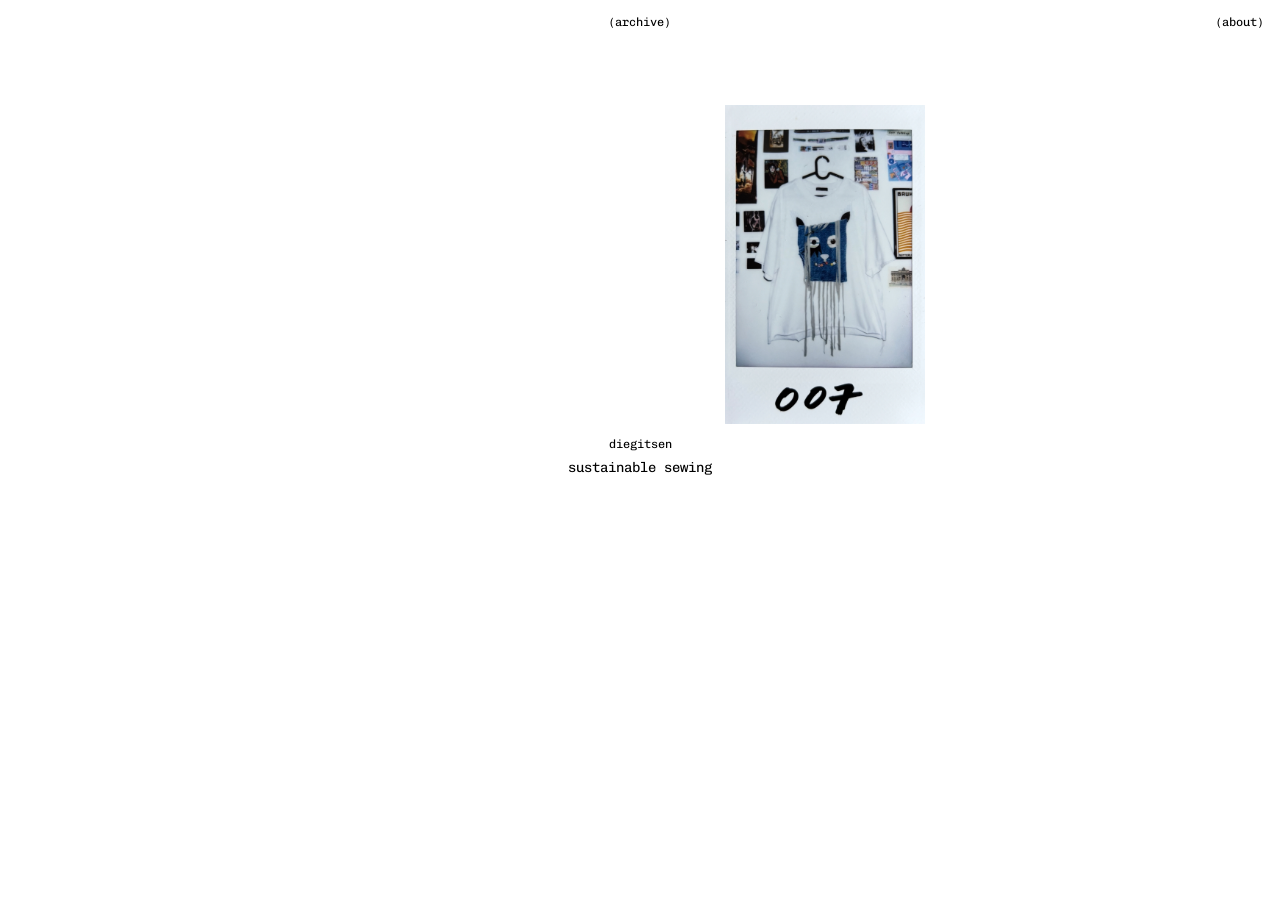
==== index.html @ 4f63d433 "remove legacy and add new version" ====
<!-- 
    code and design by Maria Lara
    2025
    maaarialara.com
   -->
<!DOCTYPE html>
<html lang="en">
<head>
    <meta charset="UTF-8">
    <meta name="web_author" description="Maria Lara">
    <meta http-equiv="X-UA-Compatible" content="IE=edge">
    <meta name="viewport" content="width=device-width, initial-scale=1.0">
    <link rel="icon" href="favicon.png">
    <link rel="stylesheet" href="css/style.css">
    <title> diegitsen </title>
    <meta property="og:description" content="diegitsen."/>
    <meta property="og:type" content="website"/>
    <meta property="og:title" content="diegitsen"/>
    <meta property="og:url" content="https://angelagomezfornes.com"/>
    <meta name='robots' content='max-image-preview:large'/>
    <link rel='dns-prefetch' href='//cdnjs.cloudflare.com'/>
    <link rel='dns-prefetch' href='//fonts.googleapis.com'/>
    <link rel='stylesheet' href='https://fonts.googleapis.com/css2?family=Chivo+Mono:ital,wght@0,100..900;1,100..900&family=Public+Sans:ital,wght@0,100..900;1,100..900&display=swap'/>
</head>
<body class="home">

    <img src="https://raw.githubusercontent.com/Diegitsen/sideproject/refs/heads/main/images/001.png" alt="" class="wp-image-752"/>
    <img src="https://raw.githubusercontent.com/Diegitsen/sideproject/refs/heads/main/images/002.png" alt="" class="wp-image-569"/>
    <img src="https://raw.githubusercontent.com/Diegitsen/sideproject/refs/heads/main/images/003.png" alt="" class="wp-image-985"/>
    <img src="https://raw.githubusercontent.com/Diegitsen/sideproject/refs/heads/main/images/004.png" alt="" class="wp-image-983"/>
    <img src="https://raw.githubusercontent.com/Diegitsen/sideproject/refs/heads/main/images/005.png" alt="" class="wp-image-471"/>
    <img src="https://raw.githubusercontent.com/Diegitsen/sideproject/refs/heads/main/images/006.png" alt="" class="wp-image-457"/>
    <img src="./images/007.jpg" alt="" class="wp-image-457"/>
    <div class="mobile">
        <!-- 
        <nav class="main-nav-mobile">
            <div class="home__mobile-title">
                <h1><a href="/">ANGELA GOMEZ</a></h1>
                <h2>STYLIST AND CREATIVE</h2>
            </div>

            <div class="plus">
                <php get_template_part('nav-mobile'); ?>
            </div>
        </nav> -->

        <style>
        /* modal */
        #show-modal {
            position: absolute;
            top: 50%;
            left: 50%;
            transform: translate(-50%, -50%);
            width: 300px;
            height: 300px;
        }

        #modal {
            display: none;
            position: fixed;
            top: 50%;
            left: 50%;
            box-sizing: border-box;
            z-index: 10;
            -moz-transform: translate(-50%, -50%);
            -webkit-transform: translate(-50%, -50%);
            transform: translate(-50%, -50%);
        }

        #modal_page {
            overflow: hidden;
            max-width: 100vw;
            position: fixed;
            top: 0;
            left: 0;
            box-sizing: border-box;
            z-index: 10;
        }

        #modal.styled {
            width: 100%;
            height: 100%;
            color: white;
        }

        #modal_page.styled {
            width: 100vw;
            height: 100vh;
            overflow: hidden;
            backdrop-filter: blur(38px);
            -webkit-backdrop-filter: blur(38px);
        }

        #close-modal {
            position: absolute;
            top: 0;
            right: 0;
            padding: 1.5rem 2rem;
        }

        .close-modal__home {
            transform: rotate(45deg);
            font-size: 24px;
        }

        .hide {
            display: none;
        }

        .show {
            display: block;
        }

        .cross .line {
            transform: rotate(45deg);
        }

        .line {
            position: absolute;
            transform-origin: center;
            transition: transform 0.3s ease, opacity 0.3s ease;
        }/* menu single */
        .home__mobile-title {
            position: fixed;
            z-index: 99999999;
            top: 50%;
            left: 50%;
            transform: translate(-50%, -50%);
            margin: 0;
            text-align: center;
        }

        .icon {
            position: fixed;
            top: 0;
            right: 0;
            z-index: 999999;
            font-size: 24px;
            font-weight: lighter;
        }

        #modal_page.styled {
            width: 100vw;
            height: 100vh;
            overflow: hidden;
        }

        #modal_page {
            overflow: hidden;
            max-width: 100vw;
            position: fixed;
            top: 0;
            left: 0;
            box-sizing: border-box;
            z-index: 10;
        }

        #close-modal {
            position: absolute;
            top: 0;
            right: 0;
            padding: 1.5rem 2rem;
        }

        </style>

        <div style="position: fixed; top: 1rem; left: 0; right: 0; display: flex; justify-content: space-between; align-items: center; padding: 0 1rem; z-index: 999999999;">
            <div></div>
            <div>
                <a href="./archive.html">(archive)</a>
            </div>
            <div>
                <a href="./about/about.html">(about)</a>
            </div>
        </div>
        <nav>
            <!-- modal -->
            <div aria-description="menu" id="modal_page" class="styled hide">
                <div class="nav">
                    <div aria-description="projects" class="nav-proyectos">
                        <!-- <button id="togglePopupButton" class="toggle-button">+</button> -->

                        <!-- El div que se mostrará/ocultará al hacer clic en el botón -->
                        <div id="popupDiv">
                            <div class="nav-mobile-rrss">
                                <a href="./about/about.html">[info]</a>
                            </div>
                            <div class="main-categories">
                                <div class="category">
                                    <h5 class="category-title" data-category-id="6">COMMERCIAL/PUBLICITY</h5>
                                    <ul class="category-list" id="category-list-6" style="display: none;">
                                        <li class="main-category-posts"></li>
                                        <li class="post">
                                            <a href="https://angelagomezfornes.com/commercial-publicity/cupra/">Cupra</a>
                                        </li>
                                        <li class="post">
                                            <a href="https://angelagomezfornes.com/commercial-publicity/codorniu/">Codorniu</a>
                                        </li>
                                        <li class="post">
                                            <a href="https://angelagomezfornes.com/commercial-publicity/inside-by-melia/">INSIDE By MELIÀ</a>
                                        </li>
                                        <li class="post">
                                            <a href="https://angelagomezfornes.com/commercial-publicity/row-town-madrid/">Row Town Madrid</a>
                                        </li>
                                        <li class="subcategory">
                                            <strong>ESTRELLA DAMM</strong>
                                        </li>
                                        <li class="post">
                                            <a href="https://angelagomezfornes.com/commercial-publicity/estrella-damm/ed-copa-america/">ED Copa America</a>
                                        </li>
                                        <li class="subcategory">
                                            <strong>VICIO</strong>
                                        </li>
                                        <li class="post">
                                            <a href="https://angelagomezfornes.com/commercial-publicity/vicio/vicio-hangover/">Vicio Hangover</a>
                                        </li>
                                        <li class="post">
                                            <a href="https://angelagomezfornes.com/commercial-publicity/vicio/vicio-glovo/">Vicio Glovo</a>
                                        </li>
                                        <li class="post">
                                            <a href="https://angelagomezfornes.com/commercial-publicity/vicio/vicio-wellness/">Vicio Wellness</a>
                                        </li>
                                        <li class="post">
                                            <a href="https://angelagomezfornes.com/commercial-publicity/vicio/vicio-la-velada/">Vicio La Velada</a>
                                        </li>
                                        <li class="post">
                                            <a href="https://angelagomezfornes.com/commercial-publicity/vicio/vicio-breaking-news-3-years-young/">Vicio Breaking News 3 years young</a>
                                        </li>
                                    </ul>
                                </div>
                                <div class="category">
                                    <h5 class="category-title" data-category-id="9">FASHION</h5>
                                    <ul class="category-list" id="category-list-9" style="display: none;">
                                        <li class="main-category-posts"></li>
                                        <li class="post">
                                            <a href="https://angelagomezfornes.com/fashion/tous-afterlife-campaign/">Tous Afterlife Campaign</a>
                                        </li>
                                        <li class="post">
                                            <a href="https://angelagomezfornes.com/fashion/vogue-portugal-editorial/">Vogue Portugal Editorial</a>
                                        </li>
                                        <li class="post">
                                            <a href="https://angelagomezfornes.com/fashion/vein-magazine-editorial/">Vein Magazine Editorial</a>
                                        </li>
                                        <li class="post">
                                            <a href="https://angelagomezfornes.com/fashion/mmscene-editorial-with-julio-taeno/">MMscene Editorial with Julio Taeno</a>
                                        </li>
                                        <li class="post">
                                            <a href="https://angelagomezfornes.com/fashion/metal-magazine-editorial/">Metal Magazine Editorial</a>
                                        </li>
                                        <li class="post">
                                            <a href="https://angelagomezfornes.com/fashion/hightstar/">Hightstar</a>
                                        </li>
                                        <li class="post">
                                            <a href="https://angelagomezfornes.com/fashion/fucking-young-mag/">Fucking Young Mag</a>
                                        </li>
                                        <li class="post">
                                            <a href="https://angelagomezfornes.com/fashion/etnia-barcelona-2021-campaign/">Etnia Barcelona 2021 Campaign</a>
                                        </li>
                                        <li class="post">
                                            <a href="https://angelagomezfornes.com/fashion/boboli-winter-campaign-2023/">Boboli Winter Campaign 2023</a>
                                        </li>
                                        <li class="post">
                                            <a href="https://angelagomezfornes.com/fashion/sonia-carrasco-ss24-assisting-alba-melendo/">Sonia Carrasco SS24</a>
                                        </li>
                                        <li class="post">
                                            <a href="https://angelagomezfornes.com/fashion/testing-with-martina-matencio/">Testing with Martina Matencio</a>
                                        </li>
                                        <li class="post">
                                            <a href="https://angelagomezfornes.com/fashion/testing-with-deid-garcia-lucia-inerme/">Testing with Deid Garcia &amp; Lucia Inerme</a>
                                        </li>
                                        <li class="subcategory">
                                            <strong>FASHION WEEKS</strong>
                                        </li>
                                        <li class="post">
                                            <a href="https://angelagomezfornes.com/fashion/fashion-weeks/fwmw-2022/">FWMW  2022</a>
                                        </li>
                                        <li class="subcategory">
                                            <strong>MELLER</strong>
                                        </li>
                                        <li class="post">
                                            <a href="https://angelagomezfornes.com/fashion/meller/meller-campaign-2025/">Meller Campaign 2025</a>
                                        </li>
                                        <li class="post">
                                            <a href="https://angelagomezfornes.com/fashion/meller/meller-x-awakanings/">Meller x Awakanings</a>
                                        </li>
                                        <li class="post">
                                            <a href="https://angelagomezfornes.com/fashion/meller/meller-summer-2024/">Meller Summer 2024</a>
                                        </li>
                                    </ul>
                                </div>
                                <div class="category">
                                    <h5 class="category-title" data-category-id="12">FILM</h5>
                                    <ul class="category-list" id="category-list-12" style="display: none;">
                                        <li class="main-category-posts"></li>
                                        <li class="post">
                                            <a href="https://angelagomezfornes.com/film/its-so-good-netflix/">It´s so good, Netflix</a>
                                        </li>
                                        <li class="post">
                                            <a href="https://angelagomezfornes.com/film/marea-baja/">Marea Baja</a>
                                        </li>
                                        <li class="post">
                                            <a href="https://angelagomezfornes.com/film/lluernes/">Lluernes</a>
                                        </li>
                                        <li class="post">
                                            <a href="https://angelagomezfornes.com/film/they-send-word/">They Send WORD</a>
                                        </li>
                                    </ul>
                                </div>
                                <div class="category">
                                    <h5 class="category-title" data-category-id="13">MUSIC &amp; CELEBS</h5>
                                    <ul class="category-list" id="category-list-13" style="display: none;">
                                        <li class="main-category-posts"></li>
                                        <li class="post">
                                            <a href="https://angelagomezfornes.com/music-celebs/buenas-noches-quevedo/">Buenas Noches — Quevedo</a>
                                        </li>
                                        <li class="post">
                                            <a href="https://angelagomezfornes.com/music-celebs/mery-miles-mucha-diversion/">Mery Miles — Mucha Diversión</a>
                                        </li>
                                        <li class="post">
                                            <a href="https://angelagomezfornes.com/music-celebs/maldita-nerea-la-increible-historia-entre-tu-y-yo/">Maldita Nerea — La increíble historia entre tu y yo</a>
                                        </li>
                                        <li class="post">
                                            <a href="https://angelagomezfornes.com/music-celebs/gavi-de-locos-caspary/">Gavi de locos — Caspary</a>
                                        </li>
                                    </ul>
                                </div>
                                <div class="category">
                                    <h5 class="category-title" data-category-id="14">DIRECTING</h5>
                                    <ul class="category-list" id="category-list-14" style="display: none;">
                                        <li class="main-category-posts"></li>
                                        <li class="post">
                                            <a href="https://angelagomezfornes.com/directing/anguish-of-ambition/">Anguish of Ambition</a>
                                        </li>
                                    </ul>
                                </div>
                                <div class="category">
                                    <h5 class="category-title" data-category-id="15">PERSONAL PROJECTS</h5>
                                    <ul class="category-list" id="category-list-15" style="display: none;">
                                        <li class="main-category-posts"></li>
                                        <li class="post">
                                            <a href="https://angelagomezfornes.com/personal-projects/personal-analog-test/">ANALOG GALLERY</a>
                                        </li>
                                        <li class="subcategory">
                                            <strong>BTS</strong>
                                        </li>
                                        <li class="post">
                                            <a href="https://angelagomezfornes.com/personal-projects/bts/bts-ford/">BTS Ford Puma</a>
                                        </li>
                                        <li class="post">
                                            <a href="https://angelagomezfornes.com/personal-projects/bts/mona-et-toi/">Mona et toi</a>
                                        </li>
                                        <li class="post">
                                            <a href="https://angelagomezfornes.com/personal-projects/bts/the-_ones2watch/">The _ones2watch</a>
                                        </li>
                                        <li class="post">
                                            <a href="https://angelagomezfornes.com/personal-projects/bts/phototesting-with-alex/">Phototesting with Alex</a>
                                        </li>
                                        <li class="post">
                                            <a href="https://angelagomezfornes.com/personal-projects/bts/phototesting-with-noa-blacker/">Phototesting with Noa Blacker</a>
                                        </li>
                                    </ul>
                                </div>
                            </div>

                        </div>

                        <script>
                        jQuery(document).ready(function($) {
                            // Alternar visibilidad del popup y girar el botón
                            $('#togglePopupButton').on('click', function() {
                                var $popupDiv = $('#popupDiv');
                                var $button = $(this);

                                // Alternar visibilidad del popup
                                $popupDiv.fadeToggle();

                                // Alternar la clase 'rotate' para girar el botón
                                $button.toggleClass('rotate');
                            });

                            // Al hacer clic en el título de la categoría, se alterna la visibilidad de las subcategorías y los posts
                            $('.category-title').on('click', function() {
                                var categoryId = $(this).data('category-id');
                                var categoryList = $('#category-list-' + categoryId);

                                // Cerrar todas las demás listas
                                $('.category-list').not(categoryList).slideUp();

                                // Alternar la visibilidad de la lista seleccionada
                                categoryList.slideToggle();
                            });
                        });
                        </script>

                    </div>
                </div>
            </div>
        </nav>
        <div class="home__mobile-title">
            <h1 style="margin: 0; font-size: 18px; line-height: 1.2;">
                <a href="/">diegitsen</a>
            </h1>
            <h2 style="margin-top: 6px; font-size: 12px;"><p>sustainable sewing</p></h2>
        </div>

        <script>
        jQuery(function($) {
            // home
            // Function to show modal
            $('#show-modal').on('click', function(ev) {
                $('#element').hide();
                $('#modal').fadeIn();
                $('#modal-background').fadeTo(500, .5);
                ev.preventDefault();
            });

            // Function to hide modal
            $('#close-modal').on('click', function(ev) {
                $('#element').show();
                $('#modal, #modal-background').fadeOut();
                ev.preventDefault();
            });

            // page
            $(document).ready(function() {
                const $link = $('#show-modal_page');
                if ($link.attr('href') === '#') {
                    $('#toggleIcon').on('click', function() {
                        $('#modal_page').toggleClass('show');
                    });
                }
            });
        });
        </script>
        <script>
        const toggleIcon = document.getElementById('toggleIcon');
        const linkEl = document.getElementById('show-modal_page');
        // Solo alternar la cruz si sigue siendo botón de menú
        if (linkEl && linkEl.getAttribute('href') === '#') {
            toggleIcon.addEventListener('click', () => {
                toggleIcon.classList.toggle('cross');
            });
        }
        </script>
    </div>

    <div class="home__desktop desktop">

        <nav class="main-nav">
            <div class="grid-container">
                <div class="column">
                </div>
                <div class="column">
                </div>
                <div class="column">
                    <a href="./archive.html">(archive)</a>
                    <div style="position: fixed; top: 50%; left: 50%; transform: translate(-50%, -50%); margin: 0; z-index: 1000; text-align: center;">
                        <h1 style="margin: 0; font-size: 26px; line-height: 1.2;">
                            <a href="/">diegitsen</a>
                        </h1>
                        <div style="margin-top: 6px; font-size: 14px;"><p>sustainable sewing</p></div>
                    </div>
                </div>
                <div class="column">
                </div>
                <div class="column">
                    <a href="./about/about.html">(about)</a>
                </div>
                <!-- <div class="column"><a target="_blank" href="https://www.instagram.com/angelag______/">@@@</a></div> -->
            </div>
        </nav>


    </div>

    <script>
    function addDraggableClassesToImages() {
        // Obtener todas las imágenes de la página
        const images = document.querySelectorAll('img');

        // Recorrer todas las imágenes y añadir las clases
        images.forEach((image, index) => {
            // Añadir la clase 'draggable'
            image.classList.add('draggable');

            // Añadir una clase incremental como 'draggable1', 'draggable2', etc.
            image.classList.add('object' + (index + 1));
        });
    }

    // Llamar a la función para añadir las clases a las imágenes
    addDraggableClassesToImages();
    </script>

    <style>
    .draggable:hover,
    .dragging {
        transition: box-shadow 0.3s cubic-bezier(0.25, 0.8, 0.25, 1);
        box-shadow: 0 14px 28px #FF6BBB, 0 10px 10px #FF6BBB;
    }
    body {
        cursor: url("data:image/svg+xml,%3Csvg xmlns='http://www.w3.org/2000/svg' width='32' height='32'%3E%3Ccircle cx='16' cy='16' r='6' fill='%23FF6BBB'/%3E%3C/svg%3E") 16 16, auto;
    }
    </style>

    <script src='https://cdnjs.cloudflare.com/ajax/libs/gsap/2.0.1/TweenMax.min.js'></script>
    <script>
    document.querySelectorAll('.draggable').forEach((img) => {
        let isDragging = false;
        let startX, startY;
        let offsetX = 0, offsetY = 0;

        img.addEventListener('mousedown', (e) => {
            isDragging = false;
            startX = e.clientX;
            startY = e.clientY;

            const onMouseMove = (e) => {
                const dx = e.clientX - startX;
                const dy = e.clientY - startY;
                if (Math.abs(dx) > 5 || Math.abs(dy) > 5) {
                    isDragging = true;
                }
                offsetX += e.movementX;
                offsetY += e.movementY;
                TweenMax.set(img, { x: offsetX, y: offsetY });
            };

            const onMouseUp = (e) => {
                document.removeEventListener('mousemove', onMouseMove);
                document.removeEventListener('mouseup', onMouseUp);
                if (!isDragging) {
                    const src = img.currentSrc || img.src || '';
                    const filename = src.split('?')[0].split('#')[0].split('/').pop() || '';
                    const base = filename.replace(/\.[^./]+$/, '');
                    window.location.href = base ? `${base}.html` : src;
                }
            };

            document.addEventListener('mousemove', onMouseMove);
            document.addEventListener('mouseup', onMouseUp);
            e.preventDefault();
        });

        img.addEventListener('touchstart', (e) => {
            isDragging = false;
            const touch = e.touches[0];
            startX = touch.clientX;
            startY = touch.clientY;
            let lastX = startX, lastY = startY;

            const onTouchMove = (e) => {
                const touch = e.touches[0];
                const dx = touch.clientX - startX;
                const dy = touch.clientY - startY;
                if (Math.abs(dx) > 5 || Math.abs(dy) > 5) {
                    isDragging = true;
                }
                offsetX += touch.clientX - lastX;
                offsetY += touch.clientY - lastY;
                lastX = touch.clientX;
                lastY = touch.clientY;
                TweenMax.set(img, { x: offsetX, y: offsetY });
            };

            const onTouchEnd = () => {
                document.removeEventListener('touchmove', onTouchMove);
                document.removeEventListener('touchend', onTouchEnd);
                if (!isDragging) {
                    const src = img.currentSrc || img.src || '';
                    const filename = src.split('?')[0].split('#')[0].split('/').pop() || '';
                    const base = filename.replace(/\.[^./]+$/, '');
                    window.location.href = base ? `${base}.html` : src;
                }
            };

            document.addEventListener('touchmove', onTouchMove);
            document.addEventListener('touchend', onTouchEnd);
        });
    });
    </script>

</body>
</html>
---- css/style.css ----
/*
Theme Name: Angela Theme
Theme URI: angelagomez.com
Description: Tema nuevo para el proyecto Angela Gomez
Author: Maria
Author URI: Maria Lara
Version: 1.0
*/

/* CSS RESET */

a,abbr,acronym,address,applet,article,aside,audio,b,big,blockquote,body,canvas,caption,center,cite,code,dd,del,details,dfn,div,dl,dt,em,embed,fieldset,figcaption,figure,footer,form,h1,h2,h3,h4,h5,h6,header,hgroup,html,i,iframe,img,ins,kbd,label,legend,li,mark,menu,nav,object,ol,output,p,pre,q,ruby,s,samp,section,small,span,strike,strong,sub,summary,sup,table,tbody,td,tfoot,th,thead,time,tr,tt,u,ul,var,video{margin:0;padding:0;border:0;font:inherit;vertical-align:baseline}article,aside,details,figcaption,figure,footer,header,hgroup,menu,nav,section{display:block}body{line-height:1}ol,ul{list-style:none}blockquote,q{quotes:none}blockquote:after,blockquote:before,q:after,q:before{content:'';content:none}table{border-collapse:collapse;border-spacing:0}

@import url('https://fonts.googleapis.com/css2?family=Chivo+Mono:ital,wght@0,100..900;1,100..900&family=Public+Sans:ital,wght@0,100..900;1,100..900&display=swap');

:root {
    --main-bg-color: rgb(255, 255, 255);  
    --main-text-color: #000000; 
    --second-color: #b2b2b2; 
    --main-font: "Chivo Mono", serif;
    --color-green: #00FF44;
}

       /* Personalizar la selección de texto */
       ::selection {
        background: transparent; /* Fondo transparente */
        color: #00FF44; /* Color del texto seleccionado */
    }

/* my css */

*, *:after, *:before {
    box-sizing: border-box;
}

html {
  width: 100%;
  height: 100%;
  margin: 0;
  padding: 0;
}


body {
    margin: 0;
    padding: 0;
    width: 100%;
    height: 100%;
    font-size: 62.5%; 
    background-color: var(--main-bg-color);
    color: var(--main-text-color);
    position: relative; 
    font-family: var(--main-font);
    font-optical-sizing: auto;
    font-weight: 400;
    font-style: normal;
}

a {
    color: var(--main-text-color);
    text-decoration: none;
    cursor: pointer!important;
    transition: color 0.3s;
}

a:hover {
    color: var(--main-bg-color);
}

ul {
    padding-inline-start: 0;
}

li {
    list-style: none;
}

button {
    border: none;
    cursor: pointer!important;
    transition: color 0.3s;
    font-family: var(--main-font);
    font-size: 12px;
    background: none;
    margin: 0;
    padding: 0;
}

figcaption {
    display: none;
}



/*HOME*/

.home figure.draggable figcaption {
    display: none;
}

.imagen {
    width: 200px;
    position: absolute;
    cursor: move;
}

.draggableimg {
    position: absolute;
}
.draggable {
    position: absolute;
}
.draggableimg {
    cursor: grab;
    max-width: 200px;
    max-height: 200px;
    min-width: 150px;
    min-height: 150px;
    object-fit: contain;
}

.draggableimg:active {
    cursor: grabbing;
}


/* mobile */
@media (max-width: 850px) {

    .desktop {
        display: none;
    }

    /* top-header */

    .main-nav-mobile {
        display: flex;
        width: 100vw;
        justify-content: space-between;
        align-items: flex-end;
        /* padding-top: 4rem; */
        position: fixed;
        top: 1rem;
    }


    .main-nav-mobile .home__mobile-title {
        width: min-content;
        white-space: nowrap;    
        padding: 0 1rem;
    }

    .home__mobile-title h1 {
        font-size: 16px;
    }

    .home__mobile-title h2 {
        font-size: 9px;
        text-align-last: justify;
    }

    #popupDiv {
        position: absolute;
        top: 4rem;
        width: 100vw;
        background-color: white;
        opacity: 0.9;
        color: black;
        text-align: center;
        height: 100%;
        min-height: 100vh;
        /* z-index: 9999999999999; */
        font-size: 14px;
        left: 0;
    }

    /* Estilos del botón X +*/
    .toggle-button {
        font-size: 24px;
        font-weight: 100;
        width: 40px;
        height: 40px;
        border: none;
        background: none;
        cursor: pointer;
        display: flex;
        align-items: center;
        justify-content: center;
        transition: transform 0.3s ease;
        color: black;
    }

    #togglePopupButton {
        color: black;
    }
    .toggle-button.rotate {
        transform: rotate(45deg); /* Gira el símbolo "+" para que parezca una "x" */
    }
    
    #closeButton {
        font-size: 30px;
        position: absolute;
        top: 10px;
        right: 10px;
    }

    .nav-mobile-rrss {
        font-size: 11px;
        display: flex;
        justify-content: space-between;
        opacity: 0.7;
        font-size: 11px;
        padding: 0 1rem;
    }

    .main-categories {
        text-align: left;
        padding: 3rem;
    }

    .main-categories .category {
        margin-bottom: 1rem;
    }

    li.subcategory {
        opacity: 0.7;
        font-size: 10px;
    }

    li.post {
        padding-bottom: 0.5rem;
    }

    .main-categories .category-list {
        padding: 1rem 0 1rem 1rem;
    }
}

/* desktop */
@media (min-width: 851px) {
    .mobile {
        display: none;
    }


    /**top-header**/

    .main-nav {
        position: fixed;
        top: 0;
        left: 0;
        right: 0;
        z-index: 9999;
    }

    .main-nav a,
    .main-nav h1 {
        font-size: 12px;
        font-family: 'Chivo Mono', serif;
        font-weight: 400;
        text-decoration: none;
    }

    .main-nav-mobile a,
    .main-nav-mobile h1 {
        font-size: 16px;
        font-family: 'Chivo Mono', serif;
        font-weight: 400;
        text-decoration: none;
    }

    .grid-container {
        padding: 1rem;
        display: grid;
        grid-template-columns: repeat(5, 1fr); 
        gap: 10px; 
    }

    /* toheader nav */

    .nav-bg {
        background: white;
        filter: blur(11px);
        width: 20%;
        height: -webkit-fill-available;
        position: absolute;
        z-index: -99;
        margin: 0 -1rem;
        max-height: 100%;
    }

    .column {
        font-size: 12px;
    }

    .column:first-child {
        text-align: left;
    }

    .column:nth-child(2) {
        text-align: left;
    }

    .column:nth-child(3) {
        text-align: center;
    }

    .column:nth-child(4) {
        text-align: right; 
    }
    .column:last-child {
        text-align: right; 
    }


    /* +work */
    #toggleDiv {
        display: none;
        position: absolute;
        z-index: 10;
        width: 100%;
    }

    button:hover {
        color: var(--main-bg-color);
    }

    .nav-container {
        display: grid;
        flex-direction: row;
        height: 100vh;
    }

    .categories-column {
        /* width: 25%; Columna para las categorías 
        padding: 20px;
        background-color: #f4f4f4; */
        height: 100%;
        overflow-y: auto;
    }

    #toggleDiv .column {
        text-align: left;
    }

    #category-list li {
        /* margin: 0.2rem 0; */
        cursor: pointer!important;
    }

    #toggleDiv li a {
        cursor: pointer;
    }

    #toggleDiv li:hover a {
        color: var(--second-color);
    }

    .category-item.inactive {
        color: var(--second-color);
    }

    .category-item {
        cursor: pointer!important;
    }

    .subcat {
        font-size: 10px;
        color: var(--second-color);
        margin-top: 0.5rem;
    }
}



/*** ABOUTME SECTION */

body.page-id-142 {
    cursor: url("data:image/svg+xml,%3Csvg width='17' height='17' viewBox='0 0 17 17' fill='none' xmlns='http://www.w3.org/2000/svg'%3E%3Ccircle cx='8.5' cy='8.5' r='8.5' fill='%2300FF44'/%3E%3C/svg%3E%0A")12 12, auto;
    overflow: hidden;
    height: 100vh;
}

header.about-me__header {
    margin: auto;
    width: min-content;
    white-space: nowrap;
    text-align-last: justify;
    padding-top: 1rem;
}

header.about-me__header h1 {
    font-size: 16px;
}

section.about-me__content {
    width: 450px;
    position: absolute;
    top: 50%;
    left: 50%;
    transform: translate(-50%, -50%);
    text-align: justify;
    line-height: 1.2;
    font-size: 14px;
    font-family: Arial, Helvetica, sans-serif;
}

section.about-me__content p {
    user-select: none;
}

.rrss-about {
    width: min-content;
    margin: auto;
    text-align-last: justify;
    user-select: auto !important;
}


section.about-me__content strong, section.about-me__content a {
    font-family: var(--main-font);
    font-size: 14px;
}

section.about-me__content .contact-info {
    width: 100%;
    text-align: center;
    padding: 1rem 0;
}

section.about-me__content .rrss {
    width: 100%;
    text-align: center;
    padding: 2rem 0;
    text-align: right;
}

section.about-me__content a:hover {
    color: var(--color-green);
}

.container {
    display: flex;
    flex-wrap: wrap;
    gap: 10px;
    width: 100%;
    justify-content: center;
  }
  .photo {
    width: 100px;
    height: 100px;
    background-size: cover;
    background-position: center;
    border-radius: 8px;
    cursor: grab;
  }
  .photo:active {
    cursor: grabbing;
  }

/* about-me mobile */
@media (max-width: 850px) {
    section.about-me__content {
        width: 100vw;
        padding: 1.5rem;
        top: 40%;
    }

    header.about-me__header {
        padding-top: 4rem;
    }
}

/***SINGLE.PHP*/
/* mob */
@media (max-width: 850px) {

    .single__mobile-header {
        padding-top: 4rem;
        position: fixed;
        top: 4rem;
    }

    .single-mobile {
        width: 100%;
        height: 100vh;
    }


    /* vertical */

    .single-mobile__main {
        display: flex;
        flex-direction: column;
        width: 100vw;
        gap: 1rem!important;
        padding-top: 30vh;
    }

    .single-mobile__main .text-post-container {
        position: fixed;
        top: 20vh;
        padding: 1rem;
    }

    .single-mobile__main .wp-block-gallery {
        display: flex;
        flex-direction: column;
        width: 100vw;
        gap: 1rem!important;
    }
    .single-mobile__main .wp-block-image {
        width: 100vw!important;
        height: 100%;
    }
}

/* desktop */
@media (min-width: 851px) {

  /* horizontal desk*/


  body.single .main-nav {
    position: fixed;
    z-index: 9;
    width: 100%;
  } 

  body.single #toggleDiv {
    position: fixed;
    margin-top: 2rem;
  } 
  

  /* scroll horizontal */
  .horizontal-scroll {
        display: flex;
        height: 100vh;
        width: 100%;
        overflow-x: auto;
        align-items: self-end;
        padding: 0 1rem 7rem 1rem;
        gap: 1rem;
  }

  .horizontal-scroll figure.wp-block-gallery {
    display: flex;
    flex-direction: row;
    flex-wrap: nowrap;
    gap: 1rem;
}

.horizontal-scroll .wp-block-gallery figure.wp-block-image {
    box-sizing: border-box;
    display: flex;
    flex-direction: column;
    flex-grow: 1;
    justify-content: center;
    width: max-content!important;
    height: 50vh;
}


.horizontal-scroll figure.wp-block-image, .wp-block-video {
    width: fit-content;
    height: fit-content;
}

.horizontal-scroll figure.wp-block-video {
    margin-block-end: -1px;
}

.horizontal-scroll .wp-block-video video {
    vertical-align: unset;
    width: fit-content;
    height: 50vh;
    width: unset;
}

.horizontal-scroll .wp-block-image img {
    width: auto!important;
}

.text-post-container {
    position: fixed;
    bottom: 0;
    z-index: 1;
    display: flex;
    flex-direction: row;
    width: 100vw;
    justify-content: space-between;
    padding: 1rem;
    font-size: 12px;
  }

  .text-post-container .paragraph-container {
    width: 70vw;
    text-align: right;
  }

}


/* DRAG */
.draggable {
    cursor: grab;
    position: absolute;
    /* user-select: none; */
}

span.draggable {
    font-size: 12px;
}

.draggable:active {
    cursor: grabbing;
}

/* mob */
@media (max-width: 850px) {

    .draggable {
        width: 100px;  
        height: auto;
    }

    .object1 {
        left: 50%;
        transform: translateX(-50%);
        top: 36px;
    }

    .object2 {
        left: 20%;
        transform: translateX(-20%);
        top: 456px;
    }

    .object3 {
        left: 80%;
        transform: translateX(-80%);
        top: 456px;
    }

    .object4 {
        right: 25px;
        top: 405px;
    }

    .object5 {
        right: 85px;
        top: 155px;
    }

    .object6 {
        left: 25px;
        top: 205px;
    }

    .object7 {
        left: 25px; 
        top: 105px;
    }

    .object8 {
        left: 25px; 
        top: 105px;
    }


/*drag about me*/

#draggable-letters .draggable {
    width: min-content;
    padding: 1rem; 
    width: 40px;
    height: 20px;
    text-align: center;
} 

.drag1 {
    top: 427px;
    left: 50px;
}

.drag2 {
    left: 65px;
    top: 441px;
}

.drag3 {
    left: 94px;
    top: 466px;
}

.drag4 {
    left: 106px;
    top: 453px;
}

.drag5 {
    left: 126px;
    top: 546px;
}

.drag6 {
    left: 131px;
    top: 553px;
}

.drag7 {
    left: 177px;
    top: 591px;
}

.drag8 {
    left: 189px;
    top: 580px;
}

.drag9 {
    left: 246px;
    top: 597px;
}

.drag10 {
    left: 285px;
    top: 486px;
}

.drag11 {
    left: 296px;
    top: 500px;
}
}

/* desktop */
@media (min-width: 851px) {
    .draggable {
        width: 200px;  
        height: auto; 
    }
    
    #draggable-letters .draggable {
        width: 40px;
        height: 20px;
        text-align: center;
    }


    .object1 {
        left: 50%;
        transform: translateX(-50%);
        top: 28px;
    }

    .object2 {
        left: 20%;
        transform: translateX(-20%);
        top: 196px;
    }

    .object3 {
        left: 80%;
        transform: translateX(-80%);
        top: 196px;
    }

    .object4 {
        left: 490px;
    top: 406px;
    }

    .object5 {
        left: 467px;
    top: 218px;
    }

    .object6 {
        left: 208px;
        top: 353px;
    }

    .object7 {
        left: 725px; 
        top: 105px;
    }

    .object8 {
        left: 725px; 
        top: 105px;
    }


/*drag about me*/
.drag1 {
    top: 227px;
    left: 130px;
}

.drag2 {
    top: 257px;
    left: 140px;
}

.drag3 {
    top: 157px;
    left: 190px;
}

.drag4 {
    top: 417px;
    left: 220px;
}

.drag5 {
    top: 487px;
    left: 250px;
}

.drag6 {
    top: 490px;
    left: 260px;
}

.drag7 {
    top: 390px;
    right: 260px;
}

.drag8 {
    top: 370px;
    right: 240px;
}

.drag9 {
    top: 450px;
    right: 190px;
}

.drag10 {
    top: 210px;
    right: 140px;
}

.drag11 {
    top: 215px;
    right: 125px;
}
}



  /* PERSONAL */
  body.single.postid-238 {
    height: 100%!important;
    min-height: 100vh; 
  }
  

  section.excluded-category__content {
    padding-top: 10rem;
}

  .vp-portfolio__items figcaption {
display: none;
  }

  .vp-portfolio__item:hover {
    all: unset;
  }

  .fancybox-slide {
    background-color: var(--main-bg-color);
  }

  .vp-portfolio__item-overlay, .fancybox-caption, .fancybox-toolbar, .fancybox-navigation, .fancybox-infobar {
    display: none;
  }






  p, span, * {
    cursor: inherit!important; 
}

a {
    cursor: pointer;
}

.draggable {
    touch-action: none; /* Evita el comportamiento predeterminado de gestos táctiles */
    user-select: none; /* Evita seleccionar texto accidentalmente */
}


#popupDiv:after {
    content: ""; /* Necesario para pseudoelementos */
    position: absolute;
    top: -8rem;
    left: 0;
    right: 0;
    height: 50rem; /* Altura del fondo blanco superior */
    background: #fff; /* Fondo blanco */
    z-index: -1; /* Para que esté debajo del contenido del popup */
}


body.page-id-142 {
    cursor: url("data:image/svg+xml,%3Csvg width='17' height='17' viewBox='0 0 17 17' fill='none' xmlns='http://www.w3.org/2000/svg'%3E%3Ccircle cx='8.5' cy='8.5' r='8.5' fill='%2300FF44'/%3E%3C/svg%3E%0A")13 13, auto!important;
}  

    body.home {
            cursor: url("data:image/svg+xml,%3Csvg width='17' height='17' viewBox='0 0 17 17' fill='none' xmlns='http://www.w3.org/2000/svg'%3E%3Ccircle cx='8.5' cy='8.5' r='8.5' fill='%23FF6BBB'/%3E%3C/svg%3E%0A")13 13, auto!important;

    } 


    .error404 {
        position: absolute;
        top: 50%;
        left: 50%;
        transform: translate(-50%, -50%);
        display: flex;
        flex-direction: column;
    }

    .error404 a {
        color: #00ff44;
        cursor: pointer !important;
        transition: color 0.3s;
        text-decoration: underline;
    }
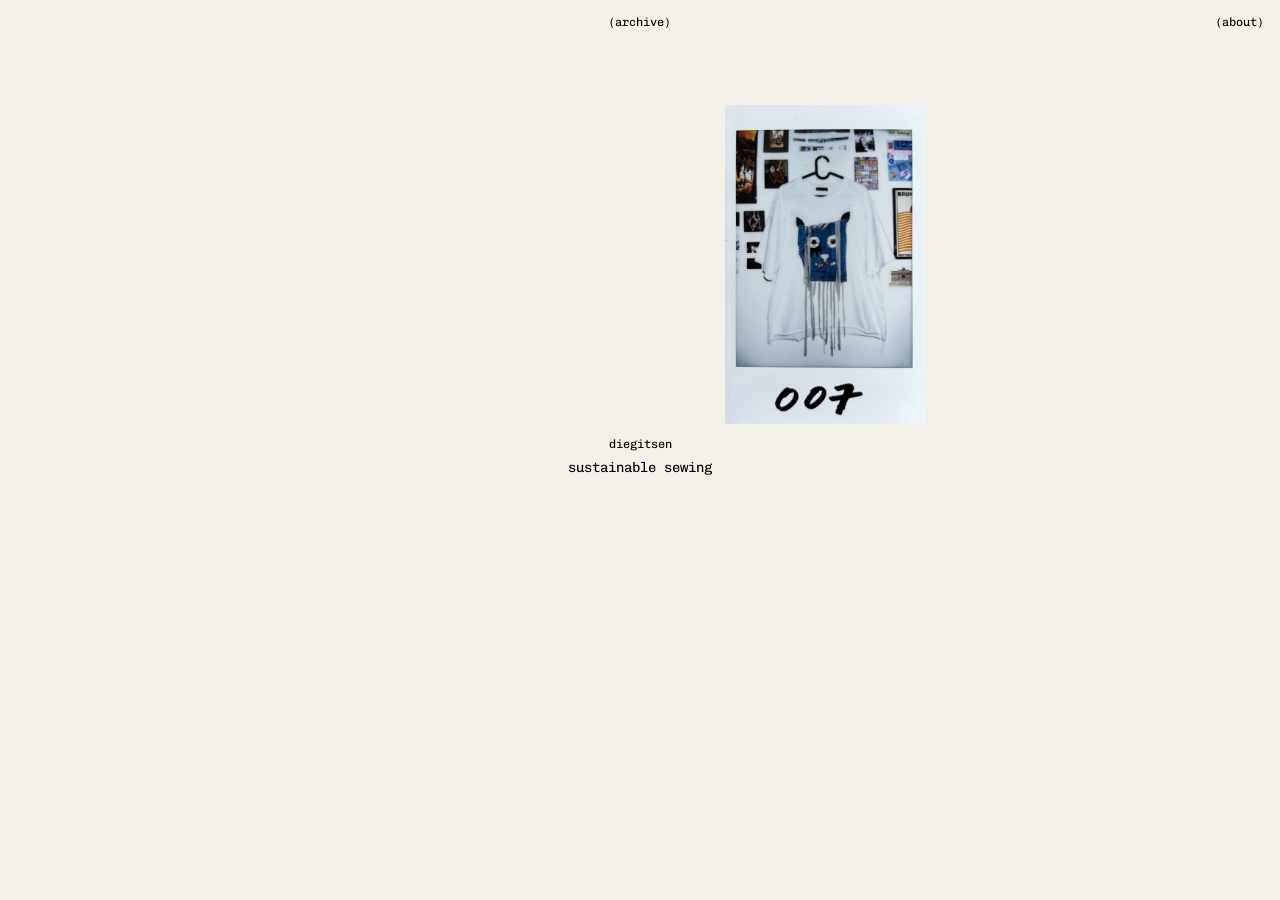
==== commit d5cc16d5: "remove code" ====
--- a/index.html
+++ b/index.html
@@ -1,22 +1,16 @@
-<!-- 
-    code and design by Maria Lara
-    2025
-    maaarialara.com
-   -->
 <!DOCTYPE html>
 <html lang="en">
 <head>
     <meta charset="UTF-8">
-    <meta name="web_author" description="Maria Lara">
     <meta http-equiv="X-UA-Compatible" content="IE=edge">
     <meta name="viewport" content="width=device-width, initial-scale=1.0">
     <link rel="icon" href="favicon.png">
     <link rel="stylesheet" href="css/style.css">
     <title> diegitsen </title>
-    <meta property="og:description" content="diegitsen."/>
+    <meta property="og:description" content="sustainable sewing"/>
     <meta property="og:type" content="website"/>
     <meta property="og:title" content="diegitsen"/>
-    <meta property="og:url" content="https://angelagomezfornes.com"/>
+    <meta property="og:url" content="https://diegitsen.com"/>
     <meta name='robots' content='max-image-preview:large'/>
     <link rel='dns-prefetch' href='//cdnjs.cloudflare.com'/>
     <link rel='dns-prefetch' href='//fonts.googleapis.com'/>
@@ -32,17 +26,6 @@
     <img src="https://raw.githubusercontent.com/Diegitsen/sideproject/refs/heads/main/images/006.png" alt="" class="wp-image-457"/>
     <img src="./images/007.jpg" alt="" class="wp-image-457"/>
     <div class="mobile">
-        <!-- 
-        <nav class="main-nav-mobile">
-            <div class="home__mobile-title">
-                <h1><a href="/">ANGELA GOMEZ</a></h1>
-                <h2>STYLIST AND CREATIVE</h2>
-            </div>
-
-            <div class="plus">
-                <php get_template_part('nav-mobile'); ?>
-            </div>
-        </nav> -->
 
         <style>
         /* modal */
@@ -164,7 +147,7 @@
 
         </style>
 
-        <div style="position: fixed; top: 1rem; left: 0; right: 0; display: flex; justify-content: space-between; align-items: center; padding: 0 1rem; z-index: 999999999;">
+        <nav class="main-nav-mobile" style="padding: 0 1rem; align-items: center;">
             <div></div>
             <div>
                 <a href="./archive.html">(archive)</a>
@@ -172,225 +155,12 @@
             <div>
                 <a href="./about/about.html">(about)</a>
             </div>
-        </div>
+        </nav>
         <nav>
             <!-- modal -->
             <div aria-description="menu" id="modal_page" class="styled hide">
                 <div class="nav">
                     <div aria-description="projects" class="nav-proyectos">
-                        <!-- <button id="togglePopupButton" class="toggle-button">+</button> -->
-
-                        <!-- El div que se mostrará/ocultará al hacer clic en el botón -->
-                        <div id="popupDiv">
-                            <div class="nav-mobile-rrss">
-                                <a href="./about/about.html">[info]</a>
-                            </div>
-                            <div class="main-categories">
-                                <div class="category">
-                                    <h5 class="category-title" data-category-id="6">COMMERCIAL/PUBLICITY</h5>
-                                    <ul class="category-list" id="category-list-6" style="display: none;">
-                                        <li class="main-category-posts"></li>
-                                        <li class="post">
-                                            <a href="https://angelagomezfornes.com/commercial-publicity/cupra/">Cupra</a>
-                                        </li>
-                                        <li class="post">
-                                            <a href="https://angelagomezfornes.com/commercial-publicity/codorniu/">Codorniu</a>
-                                        </li>
-                                        <li class="post">
-                                            <a href="https://angelagomezfornes.com/commercial-publicity/inside-by-melia/">INSIDE By MELIÀ</a>
-                                        </li>
-                                        <li class="post">
-                                            <a href="https://angelagomezfornes.com/commercial-publicity/row-town-madrid/">Row Town Madrid</a>
-                                        </li>
-                                        <li class="subcategory">
-                                            <strong>ESTRELLA DAMM</strong>
-                                        </li>
-                                        <li class="post">
-                                            <a href="https://angelagomezfornes.com/commercial-publicity/estrella-damm/ed-copa-america/">ED Copa America</a>
-                                        </li>
-                                        <li class="subcategory">
-                                            <strong>VICIO</strong>
-                                        </li>
-                                        <li class="post">
-                                            <a href="https://angelagomezfornes.com/commercial-publicity/vicio/vicio-hangover/">Vicio Hangover</a>
-                                        </li>
-                                        <li class="post">
-                                            <a href="https://angelagomezfornes.com/commercial-publicity/vicio/vicio-glovo/">Vicio Glovo</a>
-                                        </li>
-                                        <li class="post">
-                                            <a href="https://angelagomezfornes.com/commercial-publicity/vicio/vicio-wellness/">Vicio Wellness</a>
-                                        </li>
-                                        <li class="post">
-                                            <a href="https://angelagomezfornes.com/commercial-publicity/vicio/vicio-la-velada/">Vicio La Velada</a>
-                                        </li>
-                                        <li class="post">
-                                            <a href="https://angelagomezfornes.com/commercial-publicity/vicio/vicio-breaking-news-3-years-young/">Vicio Breaking News 3 years young</a>
-                                        </li>
-                                    </ul>
-                                </div>
-                                <div class="category">
-                                    <h5 class="category-title" data-category-id="9">FASHION</h5>
-                                    <ul class="category-list" id="category-list-9" style="display: none;">
-                                        <li class="main-category-posts"></li>
-                                        <li class="post">
-                                            <a href="https://angelagomezfornes.com/fashion/tous-afterlife-campaign/">Tous Afterlife Campaign</a>
-                                        </li>
-                                        <li class="post">
-                                            <a href="https://angelagomezfornes.com/fashion/vogue-portugal-editorial/">Vogue Portugal Editorial</a>
-                                        </li>
-                                        <li class="post">
-                                            <a href="https://angelagomezfornes.com/fashion/vein-magazine-editorial/">Vein Magazine Editorial</a>
-                                        </li>
-                                        <li class="post">
-                                            <a href="https://angelagomezfornes.com/fashion/mmscene-editorial-with-julio-taeno/">MMscene Editorial with Julio Taeno</a>
-                                        </li>
-                                        <li class="post">
-                                            <a href="https://angelagomezfornes.com/fashion/metal-magazine-editorial/">Metal Magazine Editorial</a>
-                                        </li>
-                                        <li class="post">
-                                            <a href="https://angelagomezfornes.com/fashion/hightstar/">Hightstar</a>
-                                        </li>
-                                        <li class="post">
-                                            <a href="https://angelagomezfornes.com/fashion/fucking-young-mag/">Fucking Young Mag</a>
-                                        </li>
-                                        <li class="post">
-                                            <a href="https://angelagomezfornes.com/fashion/etnia-barcelona-2021-campaign/">Etnia Barcelona 2021 Campaign</a>
-                                        </li>
-                                        <li class="post">
-                                            <a href="https://angelagomezfornes.com/fashion/boboli-winter-campaign-2023/">Boboli Winter Campaign 2023</a>
-                                        </li>
-                                        <li class="post">
-                                            <a href="https://angelagomezfornes.com/fashion/sonia-carrasco-ss24-assisting-alba-melendo/">Sonia Carrasco SS24</a>
-                                        </li>
-                                        <li class="post">
-                                            <a href="https://angelagomezfornes.com/fashion/testing-with-martina-matencio/">Testing with Martina Matencio</a>
-                                        </li>
-                                        <li class="post">
-                                            <a href="https://angelagomezfornes.com/fashion/testing-with-deid-garcia-lucia-inerme/">Testing with Deid Garcia &amp; Lucia Inerme</a>
-                                        </li>
-                                        <li class="subcategory">
-                                            <strong>FASHION WEEKS</strong>
-                                        </li>
-                                        <li class="post">
-                                            <a href="https://angelagomezfornes.com/fashion/fashion-weeks/fwmw-2022/">FWMW  2022</a>
-                                        </li>
-                                        <li class="subcategory">
-                                            <strong>MELLER</strong>
-                                        </li>
-                                        <li class="post">
-                                            <a href="https://angelagomezfornes.com/fashion/meller/meller-campaign-2025/">Meller Campaign 2025</a>
-                                        </li>
-                                        <li class="post">
-                                            <a href="https://angelagomezfornes.com/fashion/meller/meller-x-awakanings/">Meller x Awakanings</a>
-                                        </li>
-                                        <li class="post">
-                                            <a href="https://angelagomezfornes.com/fashion/meller/meller-summer-2024/">Meller Summer 2024</a>
-                                        </li>
-                                    </ul>
-                                </div>
-                                <div class="category">
-                                    <h5 class="category-title" data-category-id="12">FILM</h5>
-                                    <ul class="category-list" id="category-list-12" style="display: none;">
-                                        <li class="main-category-posts"></li>
-                                        <li class="post">
-                                            <a href="https://angelagomezfornes.com/film/its-so-good-netflix/">It´s so good, Netflix</a>
-                                        </li>
-                                        <li class="post">
-                                            <a href="https://angelagomezfornes.com/film/marea-baja/">Marea Baja</a>
-                                        </li>
-                                        <li class="post">
-                                            <a href="https://angelagomezfornes.com/film/lluernes/">Lluernes</a>
-                                        </li>
-                                        <li class="post">
-                                            <a href="https://angelagomezfornes.com/film/they-send-word/">They Send WORD</a>
-                                        </li>
-                                    </ul>
-                                </div>
-                                <div class="category">
-                                    <h5 class="category-title" data-category-id="13">MUSIC &amp; CELEBS</h5>
-                                    <ul class="category-list" id="category-list-13" style="display: none;">
-                                        <li class="main-category-posts"></li>
-                                        <li class="post">
-                                            <a href="https://angelagomezfornes.com/music-celebs/buenas-noches-quevedo/">Buenas Noches — Quevedo</a>
-                                        </li>
-                                        <li class="post">
-                                            <a href="https://angelagomezfornes.com/music-celebs/mery-miles-mucha-diversion/">Mery Miles — Mucha Diversión</a>
-                                        </li>
-                                        <li class="post">
-                                            <a href="https://angelagomezfornes.com/music-celebs/maldita-nerea-la-increible-historia-entre-tu-y-yo/">Maldita Nerea — La increíble historia entre tu y yo</a>
-                                        </li>
-                                        <li class="post">
-                                            <a href="https://angelagomezfornes.com/music-celebs/gavi-de-locos-caspary/">Gavi de locos — Caspary</a>
-                                        </li>
-                                    </ul>
-                                </div>
-                                <div class="category">
-                                    <h5 class="category-title" data-category-id="14">DIRECTING</h5>
-                                    <ul class="category-list" id="category-list-14" style="display: none;">
-                                        <li class="main-category-posts"></li>
-                                        <li class="post">
-                                            <a href="https://angelagomezfornes.com/directing/anguish-of-ambition/">Anguish of Ambition</a>
-                                        </li>
-                                    </ul>
-                                </div>
-                                <div class="category">
-                                    <h5 class="category-title" data-category-id="15">PERSONAL PROJECTS</h5>
-                                    <ul class="category-list" id="category-list-15" style="display: none;">
-                                        <li class="main-category-posts"></li>
-                                        <li class="post">
-                                            <a href="https://angelagomezfornes.com/personal-projects/personal-analog-test/">ANALOG GALLERY</a>
-                                        </li>
-                                        <li class="subcategory">
-                                            <strong>BTS</strong>
-                                        </li>
-                                        <li class="post">
-                                            <a href="https://angelagomezfornes.com/personal-projects/bts/bts-ford/">BTS Ford Puma</a>
-                                        </li>
-                                        <li class="post">
-                                            <a href="https://angelagomezfornes.com/personal-projects/bts/mona-et-toi/">Mona et toi</a>
-                                        </li>
-                                        <li class="post">
-                                            <a href="https://angelagomezfornes.com/personal-projects/bts/the-_ones2watch/">The _ones2watch</a>
-                                        </li>
-                                        <li class="post">
-                                            <a href="https://angelagomezfornes.com/personal-projects/bts/phototesting-with-alex/">Phototesting with Alex</a>
-                                        </li>
-                                        <li class="post">
-                                            <a href="https://angelagomezfornes.com/personal-projects/bts/phototesting-with-noa-blacker/">Phototesting with Noa Blacker</a>
-                                        </li>
-                                    </ul>
-                                </div>
-                            </div>
-
-                        </div>
-
-                        <script>
-                        jQuery(document).ready(function($) {
-                            // Alternar visibilidad del popup y girar el botón
-                            $('#togglePopupButton').on('click', function() {
-                                var $popupDiv = $('#popupDiv');
-                                var $button = $(this);
-
-                                // Alternar visibilidad del popup
-                                $popupDiv.fadeToggle();
-
-                                // Alternar la clase 'rotate' para girar el botón
-                                $button.toggleClass('rotate');
-                            });
-
-                            // Al hacer clic en el título de la categoría, se alterna la visibilidad de las subcategorías y los posts
-                            $('.category-title').on('click', function() {
-                                var categoryId = $(this).data('category-id');
-                                var categoryList = $('#category-list-' + categoryId);
-
-                                // Cerrar todas las demás listas
-                                $('.category-list').not(categoryList).slideUp();
-
-                                // Alternar la visibilidad de la lista seleccionada
-                                categoryList.slideToggle();
-                            });
-                        });
-                        </script>
 
                     </div>
                 </div>
--- a/css/style.css
+++ b/css/style.css
@@ -14,7 +14,7 @@
 @import url('https://fonts.googleapis.com/css2?family=Chivo+Mono:ital,wght@0,100..900;1,100..900&family=Public+Sans:ital,wght@0,100..900;1,100..900&display=swap');
 
 :root {
-    --main-bg-color: rgb(255, 255, 255);  
+    --main-bg-color: rgb(243, 240, 233);  
     --main-text-color: #000000; 
     --second-color: #b2b2b2; 
     --main-font: "Chivo Mono", serif;
@@ -24,7 +24,7 @@
        /* Personalizar la selección de texto */
        ::selection {
         background: transparent; /* Fondo transparente */
-        color: #00FF44; /* Color del texto seleccionado */
+        color: #FF6BBB;
     }
 
 /* my css */
@@ -144,19 +144,11 @@
     }
 
 
-    .main-nav-mobile .home__mobile-title {
-        width: min-content;
-        white-space: nowrap;    
-        padding: 0 1rem;
-    }
-
-    .home__mobile-title h1 {
+    .main-nav-mobile a,
+    .main-nav-mobile h1 {
         font-size: 16px;
-    }
-
-    .home__mobile-title h2 {
-        font-size: 9px;
-        text-align-last: justify;
+        font-family: 'Chivo Mono', serif;
+        font-weight: 400;
     }
 
     #popupDiv {
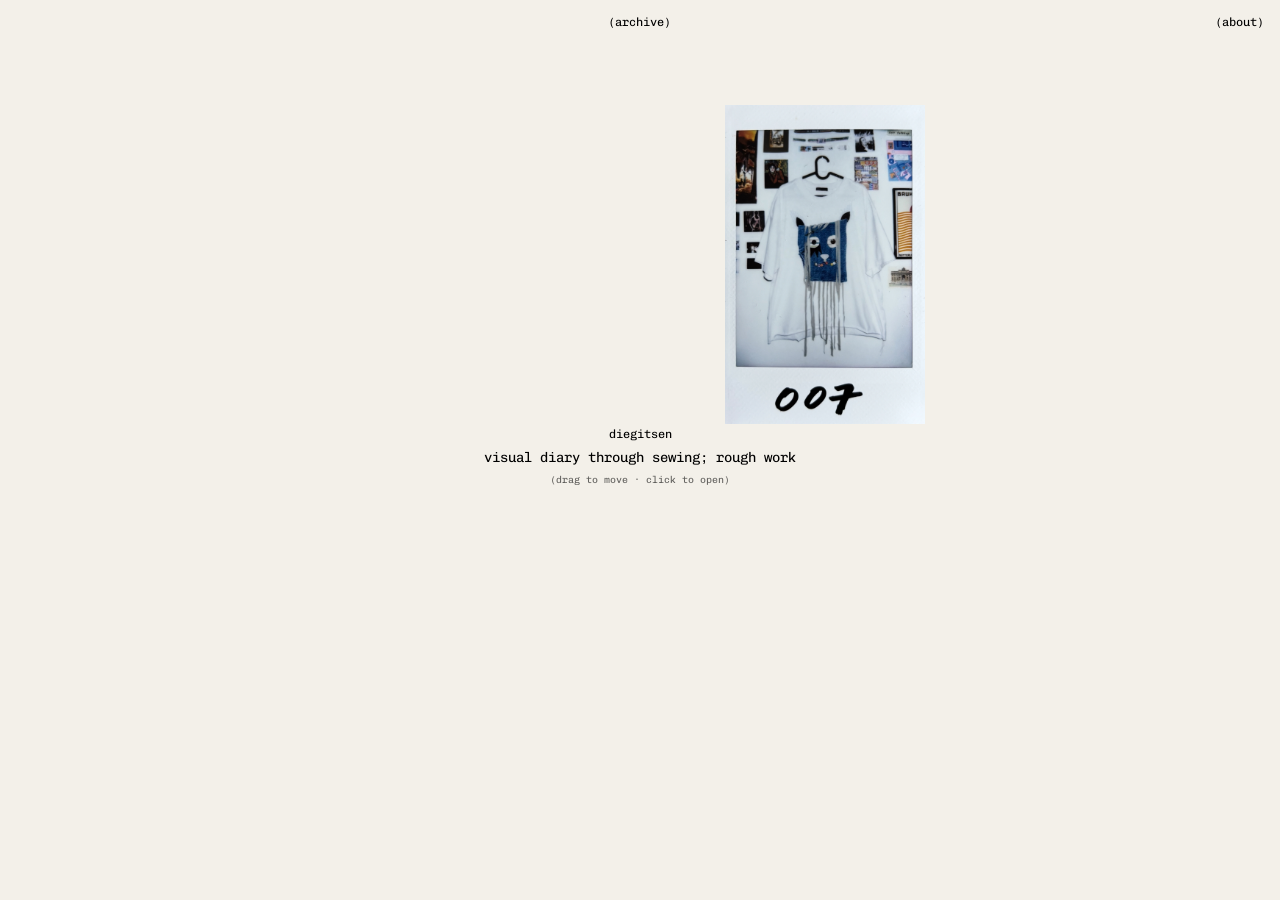
==== commit 1c677c28: "update some stuff" ====
--- a/index.html
+++ b/index.html
@@ -4,10 +4,11 @@
     <meta charset="UTF-8">
     <meta http-equiv="X-UA-Compatible" content="IE=edge">
     <meta name="viewport" content="width=device-width, initial-scale=1.0">
+    <link rel="canonical" href="https://diegitsen.com/">
     <link rel="icon" href="favicon.png">
     <link rel="stylesheet" href="css/style.css">
     <title> diegitsen </title>
-    <meta property="og:description" content="sustainable sewing"/>
+    <meta property="og:description" content="visual diary through sewing; rough work"/>
     <meta property="og:type" content="website"/>
     <meta property="og:title" content="diegitsen"/>
     <meta property="og:url" content="https://diegitsen.com"/>
@@ -170,7 +171,8 @@
             <h1 style="margin: 0; font-size: 18px; line-height: 1.2;">
                 <a href="/">diegitsen</a>
             </h1>
-            <h2 style="margin-top: 6px; font-size: 12px;"><p>sustainable sewing</p></h2>
+            <h2 style="margin-top: 6px; font-size: 12px;"><p>visual diary through sewing; rough work</p></h2>
+            <p style="margin-top: 10px; font-size: 10px; opacity: 0.6;">(tap to open · drag to move)</p>
         </div>
 
         <script>
@@ -228,7 +230,8 @@
                         <h1 style="margin: 0; font-size: 26px; line-height: 1.2;">
                             <a href="/">diegitsen</a>
                         </h1>
-                        <div style="margin-top: 6px; font-size: 14px;"><p>sustainable sewing</p></div>
+                        <div style="margin-top: 6px; font-size: 14px;"><p>visual diary through sewing; rough work</p></div>
+                        <p style="margin-top: 10px; font-size: 10px; opacity: 0.6;">(drag to move · click to open)</p>
                     </div>
                 </div>
                 <div class="column">
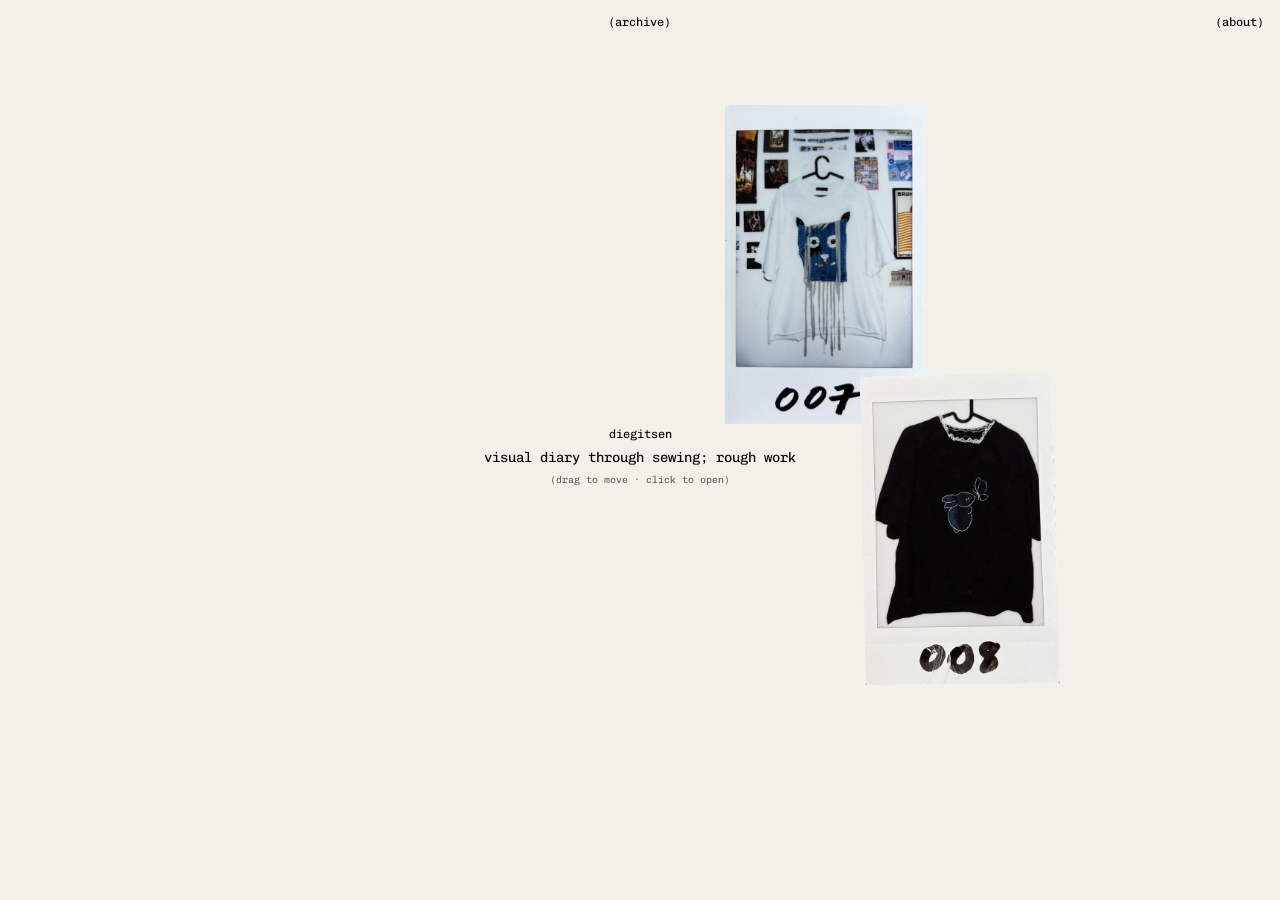
==== commit e2481a8d: "add 008 episeode" ====
--- a/index.html
+++ b/index.html
@@ -26,6 +26,7 @@
     <img src="https://raw.githubusercontent.com/Diegitsen/sideproject/refs/heads/main/images/005.png" alt="" class="wp-image-471"/>
     <img src="https://raw.githubusercontent.com/Diegitsen/sideproject/refs/heads/main/images/006.png" alt="" class="wp-image-457"/>
     <img src="./images/007.jpg" alt="" class="wp-image-457"/>
+    <img src="./images/008.png" alt="" class="wp-image-457"/>
     <div class="mobile">
 
         <style>
--- a/css/style.css
+++ b/css/style.css
@@ -656,8 +656,8 @@
     }
 
     .object8 {
-        left: 25px; 
-        top: 105px;
+        right: 25px;
+        top: 585px;
     }
 
 
@@ -780,8 +780,8 @@
     }
 
     .object8 {
-        left: 725px; 
-        top: 105px;
+        left: 860px;
+        top: 372px;
     }
 
 
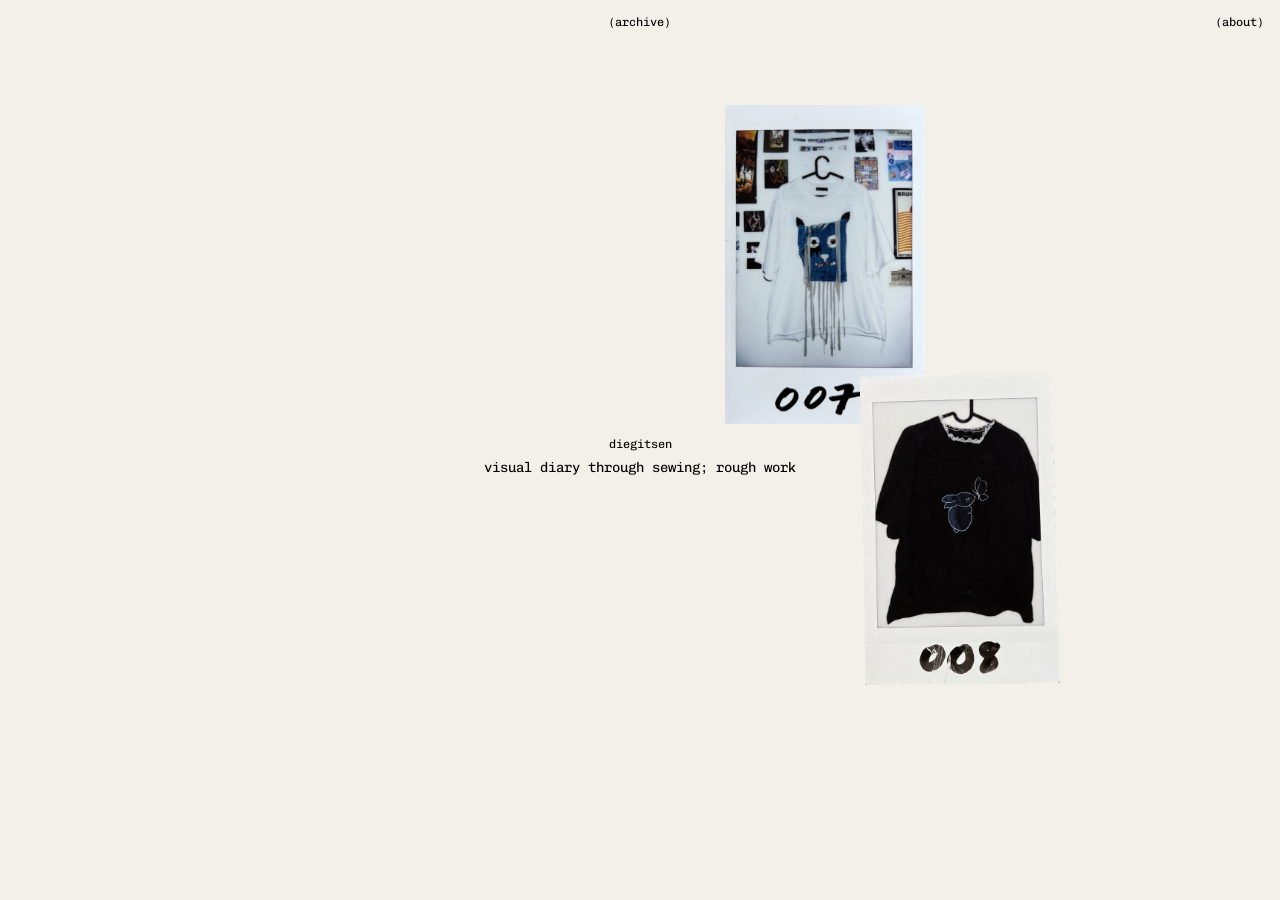
==== commit 12d046df: "update 008 and some stuff" ====
--- a/index.html
+++ b/index.html
@@ -5,7 +5,7 @@
     <meta http-equiv="X-UA-Compatible" content="IE=edge">
     <meta name="viewport" content="width=device-width, initial-scale=1.0">
     <link rel="canonical" href="https://diegitsen.com/">
-    <link rel="icon" href="favicon.png">
+    <link rel="icon" type="image/svg+xml" href="favicon.svg">
     <link rel="stylesheet" href="css/style.css">
     <title> diegitsen </title>
     <meta property="og:description" content="visual diary through sewing; rough work"/>
@@ -173,7 +173,6 @@
                 <a href="/">diegitsen</a>
             </h1>
             <h2 style="margin-top: 6px; font-size: 12px;"><p>visual diary through sewing; rough work</p></h2>
-            <p style="margin-top: 10px; font-size: 10px; opacity: 0.6;">(tap to open · drag to move)</p>
         </div>
 
         <script>
@@ -232,7 +231,6 @@
                             <a href="/">diegitsen</a>
                         </h1>
                         <div style="margin-top: 6px; font-size: 14px;"><p>visual diary through sewing; rough work</p></div>
-                        <p style="margin-top: 10px; font-size: 10px; opacity: 0.6;">(drag to move · click to open)</p>
                     </div>
                 </div>
                 <div class="column">
--- a/css/style.css
+++ b/css/style.css
@@ -146,7 +146,7 @@
 
     .main-nav-mobile a,
     .main-nav-mobile h1 {
-        font-size: 16px;
+        font-size: 13px;
         font-family: 'Chivo Mono', serif;
         font-weight: 400;
     }
@@ -618,46 +618,46 @@
     }
 
     .object1 {
-        left: 50%;
+        left: 60%;
         transform: translateX(-50%);
-        top: 36px;
+        top: 50px;
     }
 
     .object2 {
-        left: 20%;
+        left: 25%;
         transform: translateX(-20%);
-        top: 456px;
+        top: 426px;
     }
 
     .object3 {
         left: 80%;
         transform: translateX(-80%);
-        top: 456px;
+        top: 496px;
     }
 
     .object4 {
-        right: 25px;
-        top: 405px;
+        right: -5px;
+        top: 385px;
     }
 
     .object5 {
-        right: 85px;
-        top: 155px;
+        right: 10px;
+        top: 165px;
     }
 
     .object6 {
-        left: 25px;
-        top: 205px;
+        left: 10px;
+        top: 290px;
     }
 
     .object7 {
-        left: 25px; 
-        top: 105px;
+        left: 65px; 
+        top: 95px;
     }
 
     .object8 {
-        right: 25px;
-        top: 585px;
+        right: 135px;
+        top: 555px;
     }
 
 
